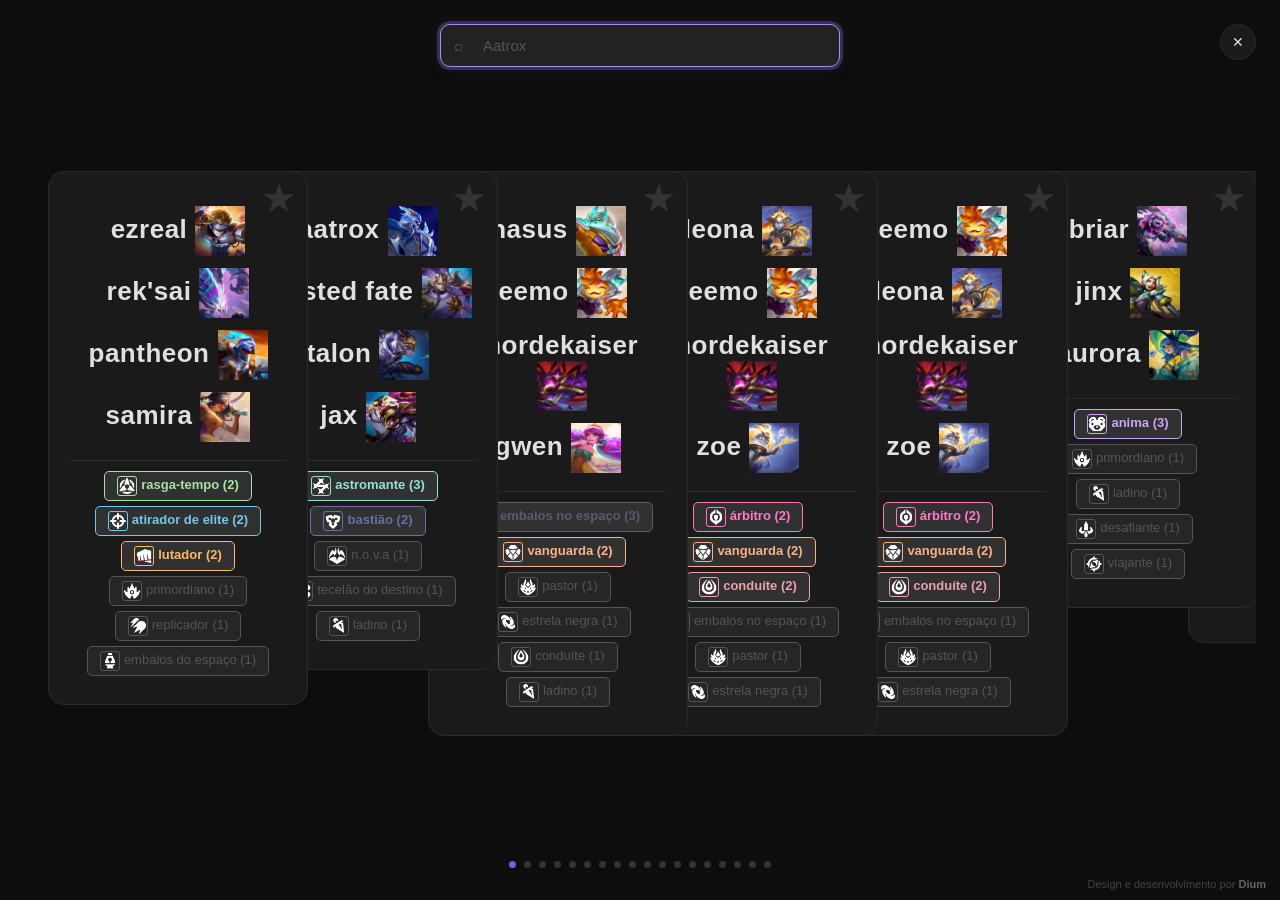
==== index.html @ c96fdb9c "Initial commit: TFT openers site with Netlify deployment" ====
<!DOCTYPE html>
<html lang="en">
<head>
<meta charset="UTF-8">
<meta name="viewport" content="width=device-width, initial-scale=1.0">
<title>TFT Openers</title>
<link rel="stylesheet" href="style.css">
</head>
<body>
<button id="clearFavs" title="Limpar favoritos">✕</button>
<div class="search-wrapper">
  <span class="search-icon">⌕</span>
  <input type="text" id="search" placeholder="Aatrox" autofocus autocomplete="off">
  <div class="suggestions" id="suggestions"></div>
</div>

<div class="tableau" id="tableau">
  <div class="stack" id="stack"></div>
</div>
<div class="dots" id="dots"></div>

<script src="app.js"></script>
<div class="credit">Design e desenvolvimento por <strong>Dium</strong></div>
</body>
</html>
---- style.css ----
* { margin: 0; padding: 0; box-sizing: border-box; }
body {
  background: #0d0d0d;
  color: #e0e0e0;
  font-family: 'Inter', -apple-system, BlinkMacSystemFont, 'Segoe UI', sans-serif;
  height: 100vh;
  overflow: hidden;
  display: flex;
  flex-direction: column;
  padding: 24px;
  position: relative;
}

#clearFavs {
  position: absolute;
  top: 24px;
  right: 24px;
  width: 36px;
  height: 36px;
  border-radius: 50%;
  border: 1px solid #2a2a2a;
  background: #1a1a1a;
  color: #e0e0e0;
  font-size: 14px;
  cursor: pointer;
  display: flex;
  align-items: center;
  justify-content: center;
  transition: border-color 0.2s, background 0.2s;
  z-index: 200;
}
#clearFavs:hover {
  border-color: #f1fa8c;
  background: rgba(241,250,140,0.1);
}

.search-wrapper {
  position: relative;
  margin: 0 auto 24px;
  max-width: 400px;
  width: 100%;
}
.search-wrapper input {
  width: 100%;
  padding: 12px 16px 12px 42px;
  border: 1px solid #2a2a2a;
  border-radius: 10px;
  background: #1a1a1a;
  color: #e0e0e0;
  font-size: 15px;
  outline: none;
  transition: border-color 0.2s, box-shadow 0.2s, background 0.2s;
}
.search-wrapper input:focus {
  border-color: #a78bfa;
  box-shadow: 0 0 0 3px rgba(167,139,250,0.25), 0 0 20px rgba(167,139,250,0.1);
  background: #222;
}
.search-wrapper input::placeholder { color: #555; }
.search-icon {
  position: absolute;
  left: 14px;
  top: 50%;
  transform: translateY(-50%);
  color: #555;
  font-size: 16px;
  pointer-events: none;
}

.suggestions {
  display: none;
  position: absolute;
  top: 100%;
  left: 0;
  width: 100%;
  background: #1a1a1a;
  border: 1px solid #2a2a2a;
  border-top: none;
  border-radius: 0 0 10px 10px;
  z-index: 300;
  max-height: 180px;
  overflow-y: auto;
  scrollbar-width: none;
  -ms-overflow-style: none;
}
.suggestions::-webkit-scrollbar { display: none; }
.suggestions.open { display: block; }
.suggestions .opt {
  padding: 8px 16px;
  cursor: pointer;
  font-size: 14px;
  transition: background 0.1s;
  display: flex;
  align-items: center;
  gap: 8px;
}
.suggestions .opt:hover,
.suggestions .opt.highlighted {
  background: rgba(167,139,250,0.15);
  color: #a78bfa;
}
.suggestions .opt-img {
  width: 40px;
  height: 40px;
  object-fit: cover;
  object-position: right;
  border-radius: 4px;
  flex-shrink: 0;
}

.tableau {
  flex: 1;
  display: flex;
  align-items: flex-start;
  justify-content: flex-start;
  min-height: 0;
  position: relative;
  overflow-x: auto;
  scrollbar-width: none;
  -ms-overflow-style: none;
  padding: 80px 0 0 24px;
}

.tableau::-webkit-scrollbar { display: none; }

.stack {
  position: relative;
  width: 100%;
  min-height: 420px;
}

.card-stack {
  position: absolute;
  top: 0;
  left: 0;
  width: 260px;
  min-height: 380px;
  background: #1a1a1a;
  border: 1px solid #2a2a2a;
  border-radius: 16px;
  padding: 28px 20px;
  text-align: center;
  display: flex;
  flex-direction: column;
  justify-content: center;
  transition: transform 0.35s cubic-bezier(0, 0, 0.15, 1);
  cursor: pointer;
}
.card-stack.current {
  z-index: 100;
  cursor: default;
}
.card-stack.behind {
  z-index: 1;
  cursor: pointer;
}
.card-stack.behind:hover {
  border-color: #6366f1;
}

.card-stack .champ {
  padding: 6px 0;
  font-size: 26px;
  font-weight: 700;
  letter-spacing: 0.5px;
}
.card-stack .champ-name {
  display: inline;
  cursor: pointer;
  border-radius: 4px;
  transition: background 0.15s;
}
.card-stack .champ-name:hover { background: rgba(167,139,250,0.15); }
.card-stack .champ-name.matched { color: #a78bfa; font-weight: 600; }

.card-stack .champ-img-wrap {
  display: inline-block;
  width: 50px;
  height: 50px;
  overflow: hidden;
  vertical-align: middle;
  margin-left: 8px;
}
.card-stack .champ-img {
  width: 100%;
  height: 100%;
  display: block;
  object-fit: cover;
  object-position: right;
}
.card-stack .trait-img {
  width: 20px;
  height: 20px;
  object-fit: cover;
  vertical-align: middle;
  margin-right: 4px;
  border: 1px solid;
  border-radius: 3px;
}

.card-stack .trait-summary {
  margin-top: 12px;
  padding-top: 10px;
  border-top: 1px solid #2a2a2a;
  display: flex;
  flex-direction: column;
  align-items: center;
  gap: 5px;
}
.card-stack .trait-summary .tag {
  padding: 4px 12px;
  border-radius: 5px;
  font-size: 13px;
  border: 1px solid;
  background: rgba(255,255,255,0.05);
  cursor: pointer;
  transition: background 0.15s;
}
.card-stack .trait-summary .tag:hover {
  background: rgba(255,255,255,0.12);
}
.card-stack .trait-summary .tag.highlighted {
  font-weight: 600;
  background: rgba(255,255,255,0.1);
}
.card-stack .trait-summary .tag.matched {
  box-shadow: 0 0 0 2px #a78bfa;
}

.card-stack .star {
  position: absolute;
  top: 6px;
  right: 10px;
  font-size: 40px;
  cursor: pointer;
  color: #333;
  transition: color 0.2s;
  z-index: 1;
  line-height: 1;
  user-select: none;
}
.card-stack .star:hover {
  color: #777;
}
.card-stack .star.favorited {
  color: #f1fa8c;
}
.card-stack.favorited {
  border-color: rgba(241,250,140,0.2);
}

.empty-state {
  font-size: 18px;
  color: #555;
  text-align: center;
}

.dots {
  display: flex;
  justify-content: center;
  gap: 8px;
  padding: 16px 0 8px;
  flex-wrap: wrap;
}
.dot {
  width: 7px;
  height: 7px;
  border-radius: 50%;
  background: #333;
  cursor: pointer;
  transition: background 0.2s;
  user-select: none;
  outline: none;
}
.dot.active {
  background: #6366f1;
}
.dot:hover {
  background: #555;
}

@media (max-width: 700px) {
  .card-stack { width: 230px; min-height: 340px; padding: 20px 14px; }
  .card-stack .champ { font-size: 22px; }
  .tableau { padding-left: 12px; }
}

.credit {
  position: fixed;
  bottom: 10px;
  right: 14px;
  font-size: 11px;
  color: #444;
  user-select: none;
  pointer-events: none;
}
.credit strong {
  color: #666;
}
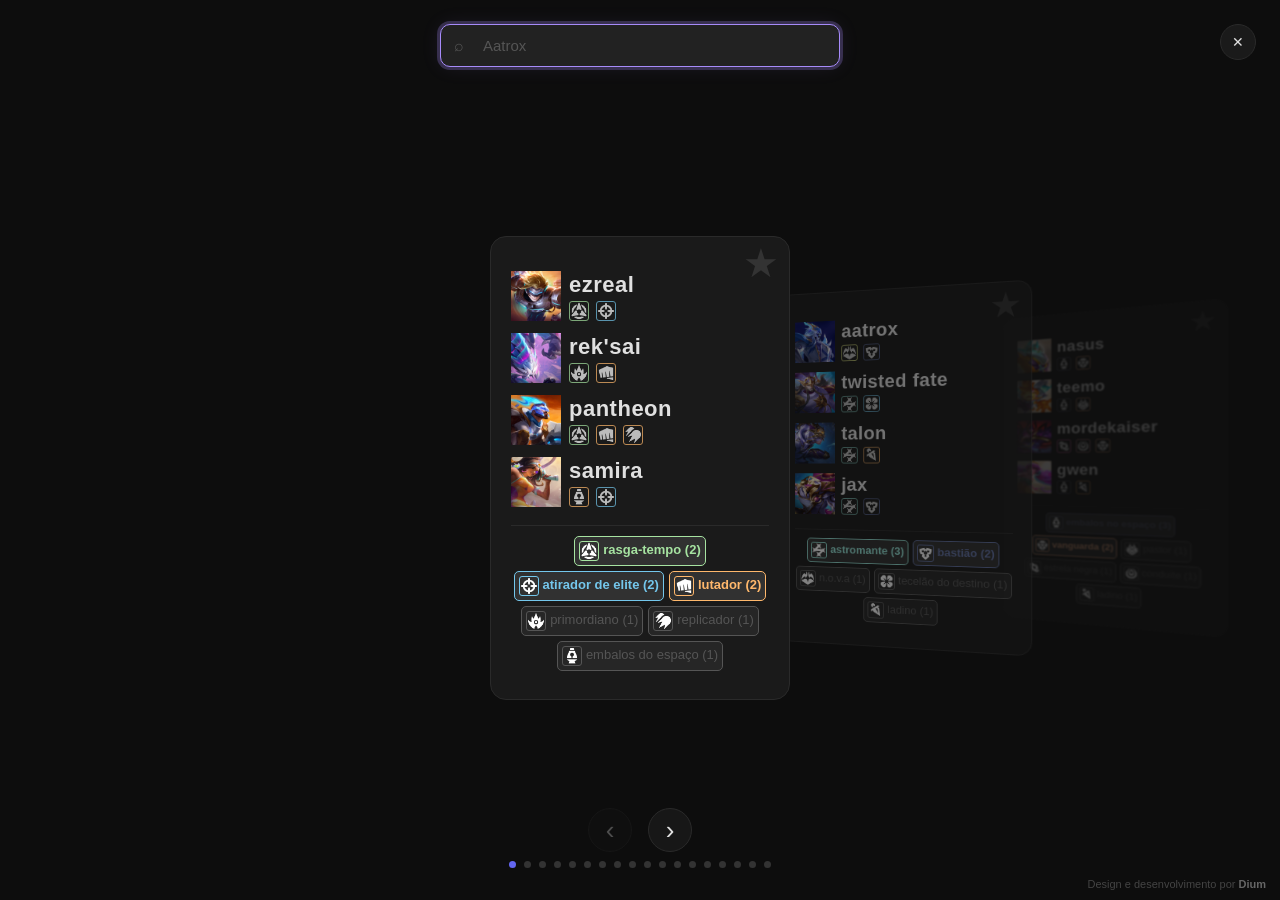
==== commit d46046bd: "responsividade" ====
--- a/index.html
+++ b/index.html
@@ -17,6 +17,10 @@
 <div class="tableau" id="tableau">
   <div class="stack" id="stack"></div>
 </div>
+<div class="nav-buttons">
+  <button id="prevBtn" title="Anterior">‹</button>
+  <button id="nextBtn" title="Próximo">›</button>
+</div>
 <div class="dots" id="dots"></div>
 
 <script src="app.js"></script>
--- a/style.css
+++ b/style.css
@@ -111,14 +111,15 @@
 .tableau {
   flex: 1;
   display: flex;
-  align-items: flex-start;
-  justify-content: flex-start;
+  align-items: center;
+  justify-content: center;
   min-height: 0;
   position: relative;
   overflow-x: auto;
+  overflow-y: hidden;
   scrollbar-width: none;
   -ms-overflow-style: none;
-  padding: 80px 0 0 24px;
+  padding: 40px 24px;
 }
 
 .tableau::-webkit-scrollbar { display: none; }
@@ -126,15 +127,21 @@
 .stack {
   position: relative;
   width: 100%;
-  min-height: 420px;
+  height: 100%;
+  perspective: 1400px;
+  display: flex;
+  align-items: center;
+  justify-content: center;
 }
 
 .card-stack {
   position: absolute;
-  top: 0;
-  left: 0;
-  width: 260px;
-  min-height: 380px;
+  top: 50%;
+  left: 50%;
+  width: 300px;
+  min-height: 240px;
+  max-height: 100%;
+  transform: translate(-50%, -50%);
   background: #1a1a1a;
   border: 1px solid #2a2a2a;
   border-radius: 16px;
@@ -143,15 +150,18 @@
   display: flex;
   flex-direction: column;
   justify-content: center;
-  transition: transform 0.35s cubic-bezier(0, 0, 0.15, 1);
-  cursor: pointer;
+  backface-visibility: hidden;
+  -webkit-backface-visibility: hidden;
+  transition: transform 0.55s cubic-bezier(0.22, 1, 0.36, 1), opacity 0.55s ease, filter 0.55s ease;
+  cursor: pointer;
+  will-change: transform, opacity, filter;
 }
 .card-stack.current {
-  z-index: 100;
+  z-index: 30;
   cursor: default;
 }
 .card-stack.behind {
-  z-index: 1;
+  z-index: 10;
   cursor: pointer;
 }
 .card-stack.behind:hover {
@@ -159,7 +169,11 @@
 }
 
 .card-stack .champ {
+  display: flex;
+  align-items: center;
+  justify-content: flex-start;
   padding: 6px 0;
+  flex-shrink: 0;
   font-size: 26px;
   font-weight: 700;
   letter-spacing: 0.5px;
@@ -169,9 +183,25 @@
   cursor: pointer;
   border-radius: 4px;
   transition: background 0.15s;
-}
-.card-stack .champ-name:hover { background: rgba(167,139,250,0.15); }
+  font-size: 22px;
+}
+.card-stack .champ:hover { background: rgba(167,139,250,0.15); }
 .card-stack .champ-name.matched { color: #a78bfa; font-weight: 600; }
+.card-stack .champ-info {
+  display: flex;
+  flex-direction: column;
+  align-items: flex-start;
+  gap: 3px;
+}
+.card-stack .champ-traits {
+  display: flex;
+  gap: 3px;
+}
+.card-stack .champ-trait {
+  width: 18px;
+  height: 18px;
+  opacity: 0.7;
+}
 
 .card-stack .champ-img-wrap {
   display: inline-block;
@@ -179,7 +209,8 @@
   height: 50px;
   overflow: hidden;
   vertical-align: middle;
-  margin-left: 8px;
+  margin-right: 8px;
+  flex-shrink: 0;
 }
 .card-stack .champ-img {
   width: 100%;
@@ -203,12 +234,18 @@
   padding-top: 10px;
   border-top: 1px solid #2a2a2a;
   display: flex;
-  flex-direction: column;
-  align-items: center;
+  flex-wrap: wrap;
+  justify-content: center;
   gap: 5px;
-}
+  flex-shrink: 1;
+  min-height: 0;
+  overflow-y: auto;
+  scrollbar-width: none;
+  -ms-overflow-style: none;
+}
+.card-stack .trait-summary::-webkit-scrollbar { display: none; }
 .card-stack .trait-summary .tag {
-  padding: 4px 12px;
+  padding: 4px;
   border-radius: 5px;
   font-size: 13px;
   border: 1px solid;
@@ -255,6 +292,46 @@
   text-align: center;
 }
 
+.nav-buttons {
+  position: fixed;
+  left: 0;
+  right: 0;
+  bottom: 0;
+  pointer-events: none;
+  z-index: 100;
+  display: flex;
+  justify-content: center;
+  gap: 16px;
+  align-items: center;
+  padding: 0 0 48px;
+}
+#prevBtn, #nextBtn {
+  pointer-events: auto;
+  width: 44px;
+  height: 44px;
+  border-radius: 50%;
+  border: 1px solid #2a2a2a;
+  background: rgba(26,26,26,0.85);
+  color: #e0e0e0;
+  font-size: 26px;
+  line-height: 1;
+  cursor: pointer;
+  display: flex;
+  align-items: center;
+  justify-content: center;
+  transition: border-color 0.2s, background 0.2s, color 0.2s;
+  user-select: none;
+}
+#prevBtn:hover:not(:disabled), #nextBtn:hover:not(:disabled) {
+  border-color: #6366f1;
+  background: rgba(99,102,241,0.15);
+  color: #fff;
+}
+#prevBtn:disabled, #nextBtn:disabled {
+  opacity: 0.3;
+  cursor: default;
+}
+
 .dots {
   display: flex;
   justify-content: center;
@@ -280,9 +357,25 @@
 }
 
 @media (max-width: 700px) {
-  .card-stack { width: 230px; min-height: 340px; padding: 20px 14px; }
+  .card-stack { width: 300px; min-height: 300px; padding: 20px 14px; }
   .card-stack .champ { font-size: 22px; }
-  .tableau { padding-left: 12px; }
+  .tableau { padding: 24px 12px; }
+}
+
+@media (max-height: 640px) {
+  .card-stack { min-height: 200px; padding: 14px 12px; }
+  .card-stack .champ { font-size: 20px; }
+  .card-stack .champ-name { font-size: 18px; }
+  .card-stack .champ-img-wrap { width: 40px; height: 40px; }
+  .card-stack .star { font-size: 30px; }
+  .card-stack .trait-summary { margin-top: 8px; padding-top: 8px; }
+  .tableau { padding: 12px 16px; }
+  .dots { padding: 8px 0 4px; }
+  .search-wrapper { margin-bottom: 12px; }
+}
+
+@media (max-width: 400px) {
+  .card-stack { width: 90vw; }
 }
 
 .credit {
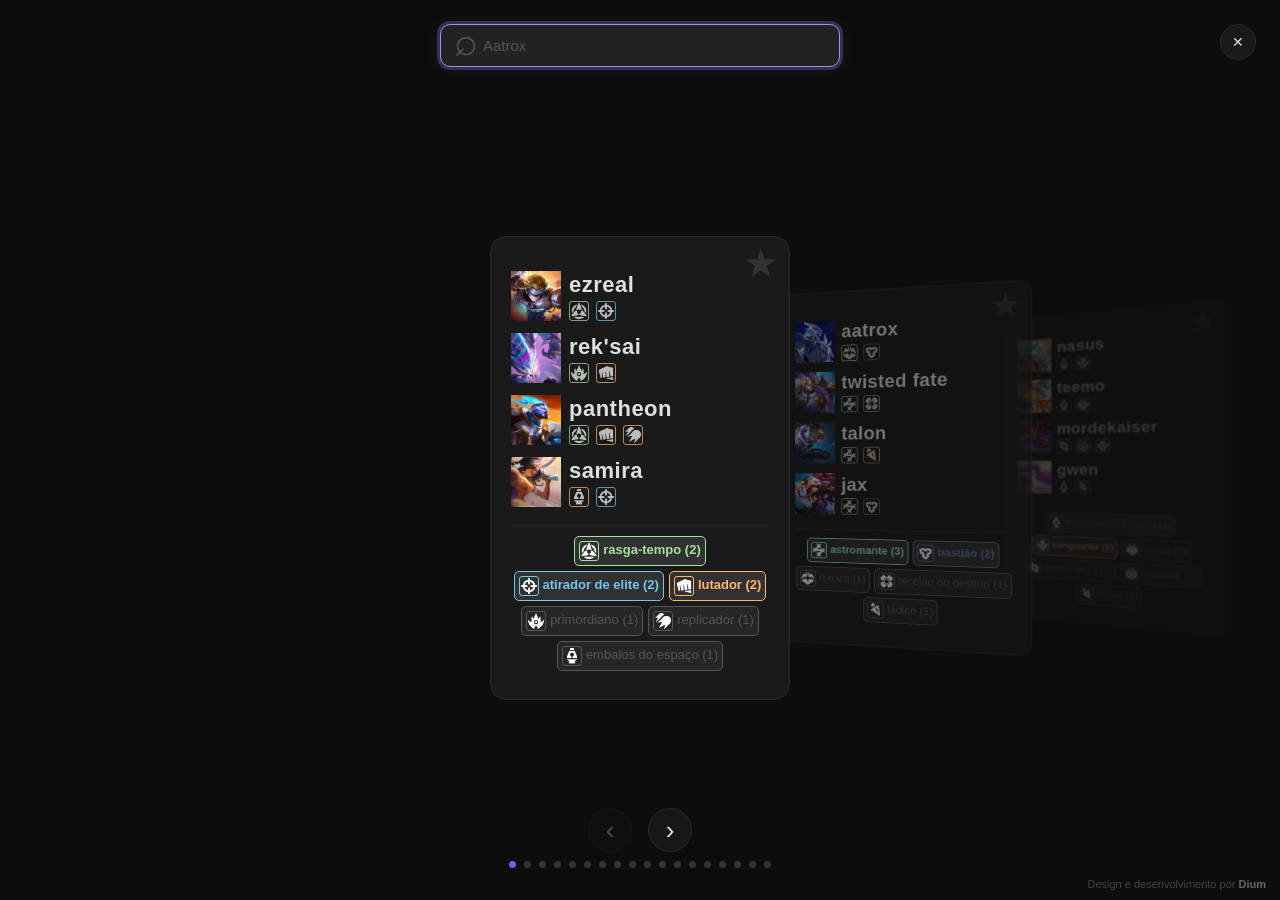
==== commit f272ab68: "ajustando busca" ====
--- a/index.html
+++ b/index.html
@@ -11,6 +11,7 @@
 <div class="search-wrapper">
   <span class="search-icon">⌕</span>
   <input type="text" id="search" placeholder="Aatrox" autofocus autocomplete="off">
+  <button type="button" class="search-clear" id="searchClear" title="Limpar busca" aria-label="Limpar busca"><svg viewBox="0 0 24 24" width="16" height="16" fill="none" stroke="currentColor" stroke-width="3" stroke-linecap="round"><path d="M6 6l12 12M18 6L6 18"/></svg></button>
   <div class="suggestions" id="suggestions"></div>
 </div>
 
--- a/style.css
+++ b/style.css
@@ -42,7 +42,7 @@
 }
 .search-wrapper input {
   width: 100%;
-  padding: 12px 16px 12px 42px;
+  padding: 12px 44px 12px 42px;
   border: 1px solid #2a2a2a;
   border-radius: 10px;
   background: #1a1a1a;
@@ -60,11 +60,38 @@
 .search-icon {
   position: absolute;
   left: 14px;
+  top: 40%;
+  transform: translateY(-50%);
+  color: #555;
+  font-size: 40px;
+  pointer-events: none;
+}
+.search-clear {
+  position: absolute;
+  right: 10px;
   top: 50%;
   transform: translateY(-50%);
+  height: 30px;
+  width: 30px;
+  border-radius: 50%;
+  border: none;
+  background: transparent;
   color: #555;
-  font-size: 16px;
-  pointer-events: none;
+  cursor: pointer;
+  display: none;
+  align-items: center;
+  justify-content: center;
+  transition: color 0.2s, background 0.2s;
+}
+.search-clear svg {
+  display: block;
+}
+.search-clear.visible {
+  display: flex;
+}
+.search-clear:hover {
+  color: #e0e0e0;
+  background: rgba(255,255,255,0.08);
 }
 
 .suggestions {
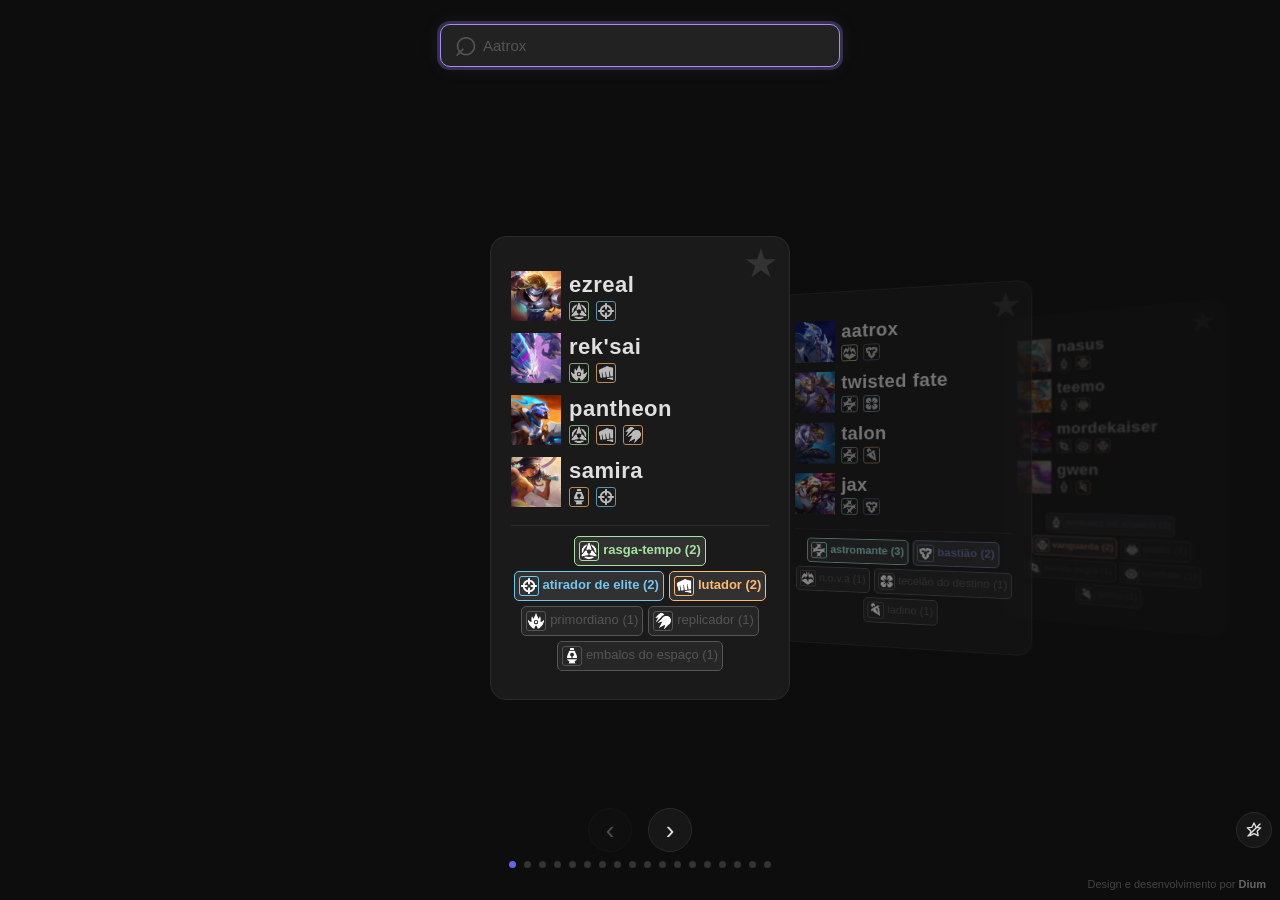
==== commit 2ca91d11: "limpar favoritos" ====
--- a/index.html
+++ b/index.html
@@ -7,7 +7,7 @@
 <link rel="stylesheet" href="style.css">
 </head>
 <body>
-<button id="clearFavs" title="Limpar favoritos">✕</button>
+<button id="clearFavs" title="Limpar favoritos"><svg viewBox="0 0 24 24" width="18" height="18" fill="none" stroke="currentColor" stroke-width="1.8" stroke-linecap="round" stroke-linejoin="round"><path d="M12 2.6l2.7 5.8 6.3.7-4.7 4.3 1.2 6.2L12 16.8l-5.5 2.8 1.2-6.2L3 9.1l6.3-.7L12 2.6z"/><line x1="4" y1="20" x2="20" y2="4"></line></svg></button>
 <div class="search-wrapper">
   <span class="search-icon">⌕</span>
   <input type="text" id="search" placeholder="Aatrox" autofocus autocomplete="off">
--- a/style.css
+++ b/style.css
@@ -12,22 +12,22 @@
 }
 
 #clearFavs {
-  position: absolute;
-  top: 24px;
-  right: 24px;
+  position: fixed;
+  bottom: 52px;
+  right: 8px;
   width: 36px;
   height: 36px;
   border-radius: 50%;
   border: 1px solid #2a2a2a;
-  background: #1a1a1a;
+  background: rgba(26,26,26,0.85);
   color: #e0e0e0;
-  font-size: 14px;
   cursor: pointer;
   display: flex;
   align-items: center;
   justify-content: center;
   transition: border-color 0.2s, background 0.2s;
   z-index: 200;
+  user-select: none;
 }
 #clearFavs:hover {
   border-color: #f1fa8c;
